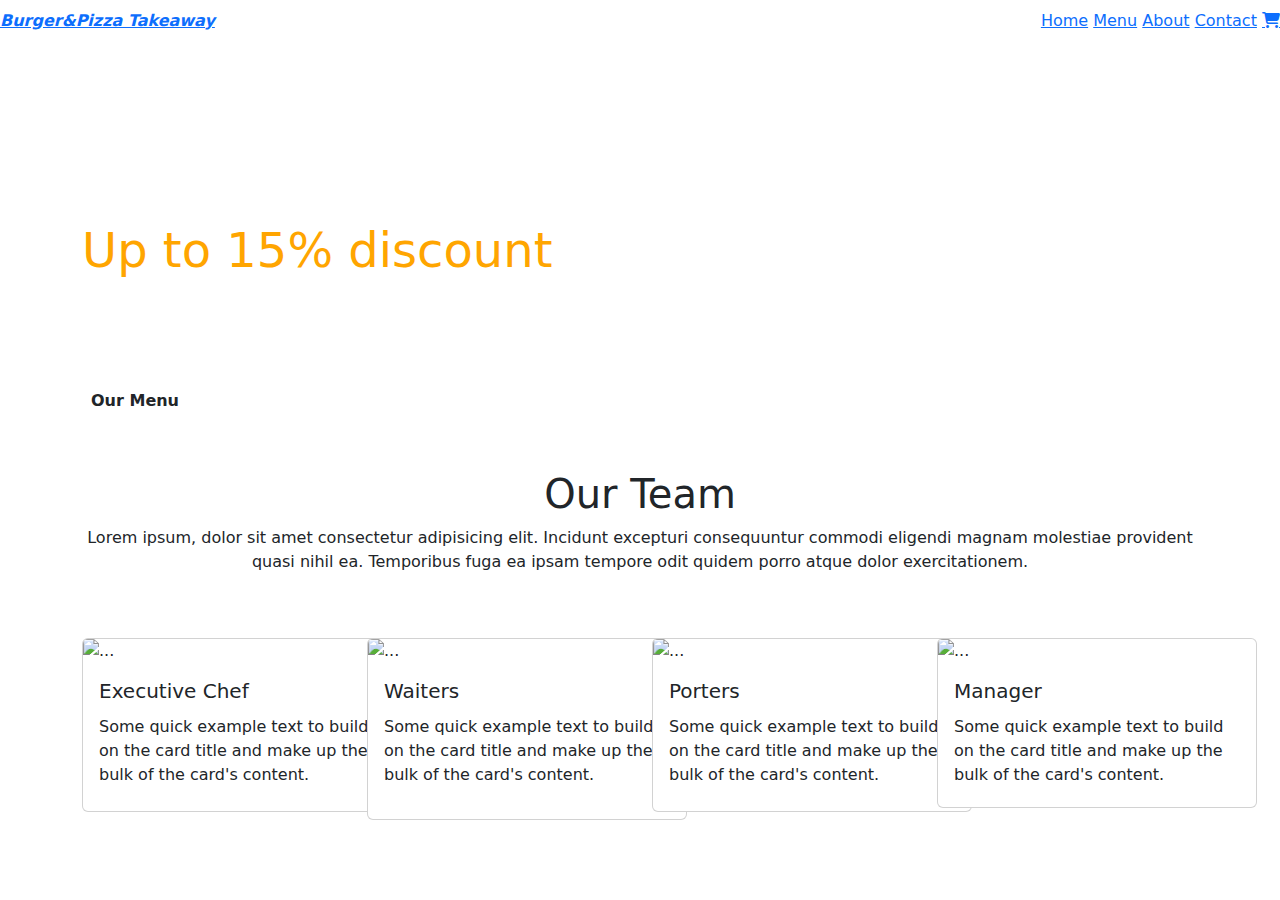
==== index.html @ a57891f9 "Add files via upload" ====
<!DOCTYPE html>
<html lang="en">
<head>
    <meta charset="UTF-8">
    <meta name="viewport" content="width=device-width, initial-scale=1.0">
    <title>Burger&Pizza Takeaway</title>
    <link rel="stylesheet" href="css/index.css">
    <link rel="stylesheet" href="https://cdnjs.cloudflare.com/ajax/libs/font-awesome/6.4.2/css/all.min.css">
    <link href="https://cdn.jsdelivr.net/npm/bootstrap@5.3.3/dist/css/bootstrap.min.css" rel="stylesheet" integrity="sha384-QWTKZyjpPEjISv5WaRU9OFeRpok6YctnYmDr5pNlyT2bRjXh0JMhjY6hW+ALEwIH" crossorigin="anonymous">
    <script src="https://ajax.googleapis.com/ajax/libs/jquery/3.7.1/jquery.min.js"></script>
    <script src="https://maxcdn.bootstrapcdn.com/bootstrap/3.4.1/js/bootstrap.min.js"></script>
</head>
<body>
    <header>
        <nav class="navbar">
            <div class="logo fw-bold fst-italic">
                <a href="index.html">Burger&Pizza Takeaway</a>
            </div>
            <div class="nav-links">
                <a href="index.html">Home</a>
                <a href="menu.html">Menu</a>
                <a href="about.html">About</a>
                <a href="contact.html">Contact</a>
                <a class="pt-1 fas fa-shopping-cart" href="cart.html"></a>
            </div>
        </nav>
    </header>
        <div class="back">
            <div class="container">
                <div class="head-text">
                    <h1 class="text-white display-2 fw-bold">For the love of delicious food</h1>
                    <p class="display-5" style="color: orange;">Up to 15% discount</p>
                    <h2 class="text-white display-3">Order Now</h2>
                    <a class="btn p-2 fw-bold" href="menu.html">Our Menu</a>
                 </div>
            </div>
        </div>

    <main> 
        <div class="container pt-5" id="team"> 
            <h1 class="text-center">Our Team</h1>
            <p class="text-center">Lorem ipsum, dolor sit amet consectetur adipisicing elit. Incidunt excepturi consequuntur commodi eligendi magnam molestiae provident quasi nihil ea. Temporibus fuga ea ipsam tempore odit quidem porro atque dolor exercitationem.</p>
            <div class="row pt-5">
                <div class="col-md-3">
                    <div class="card pb-2" style="width: 20rem;">
                        <img src="image/chef-1.jpg" class="card-img-top" alt="...">
                        <div class="card-body">
                            <h5 class="card-title">Executive Chef</h5>    
                            <p class="pt-1 card-text">Some quick example text to build on the card title and make up the bulk of the card's content.</p>
                        </div>
                    </div>
                </div>    

                <div class="col-md-3">
                    <div class="card" style="width: 20rem;">
                        <img src="image/waiters.jpg" class="card-img-top" alt="...">
                        <div class="card-body">
                            <h5 class="card-title">Waiters</h5>
                            <p class="pt-1 card-text pb-3">Some quick example text to build on the card title and make up the bulk of the card's content.</p>
                        </div>
                    </div>
                </div>

                <div class="col-md-3">
                    <div class="card" style="width: 20rem;">
                        <img src="image/porters.jpg" class="card-img-top" alt="...">
                        <div class="card-body">
                            <h5 class="card-title">Porters</h5>
                            <p class=" pt-1 card-text pb-2">Some quick example text to build on the card title and make up the bulk of the card's content.</p>
                        </div>
                    </div>
                </div>

                <div class="col-md-3">
                    <div class="card" style="width: 20rem;">
                        <img src="image/manager-2.jpg" class="card-img-top" alt="...">
                        <div class="card-body">
                            <h5 class="card-title">Manager</h5>
                            <p class="pt-1 card-text pb-1">Some quick example text to build on the card title and make up the bulk of the card's content.</p>
                        </div>
                    </div>
                </div>
            </div>          
        </div>    

    </main>
</body>
</html>
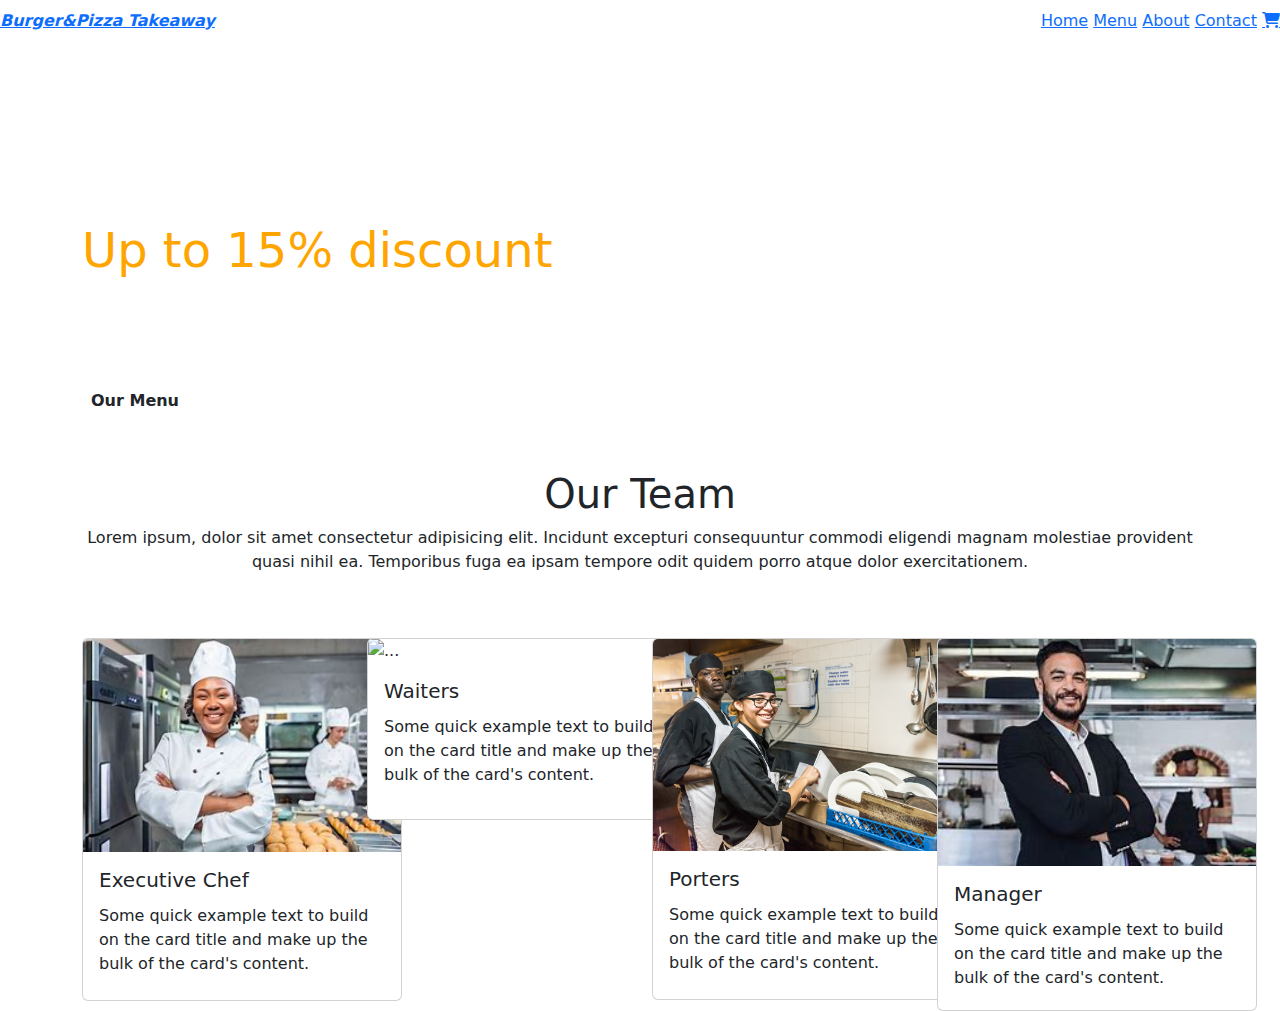
==== commit cacdcd5f: "index.html" ====
--- a/index.html
+++ b/index.html
@@ -43,7 +43,7 @@
             <div class="row pt-5">
                 <div class="col-md-3">
                     <div class="card pb-2" style="width: 20rem;">
-                        <img src="image/chef-1.jpg" class="card-img-top" alt="...">
+                        <img src="chef-1.jpg" class="card-img-top" alt="...">
                         <div class="card-body">
                             <h5 class="card-title">Executive Chef</h5>    
                             <p class="pt-1 card-text">Some quick example text to build on the card title and make up the bulk of the card's content.</p>
@@ -63,7 +63,7 @@
 
                 <div class="col-md-3">
                     <div class="card" style="width: 20rem;">
-                        <img src="image/porters.jpg" class="card-img-top" alt="...">
+                        <img src="porters.jpg" class="card-img-top" alt="...">
                         <div class="card-body">
                             <h5 class="card-title">Porters</h5>
                             <p class=" pt-1 card-text pb-2">Some quick example text to build on the card title and make up the bulk of the card's content.</p>
@@ -73,7 +73,7 @@
 
                 <div class="col-md-3">
                     <div class="card" style="width: 20rem;">
-                        <img src="image/manager-2.jpg" class="card-img-top" alt="...">
+                        <img src="manager-2.jpg" class="card-img-top" alt="...">
                         <div class="card-body">
                             <h5 class="card-title">Manager</h5>
                             <p class="pt-1 card-text pb-1">Some quick example text to build on the card title and make up the bulk of the card's content.</p>
@@ -85,4 +85,4 @@
 
     </main>
 </body>
-</html>+</html>
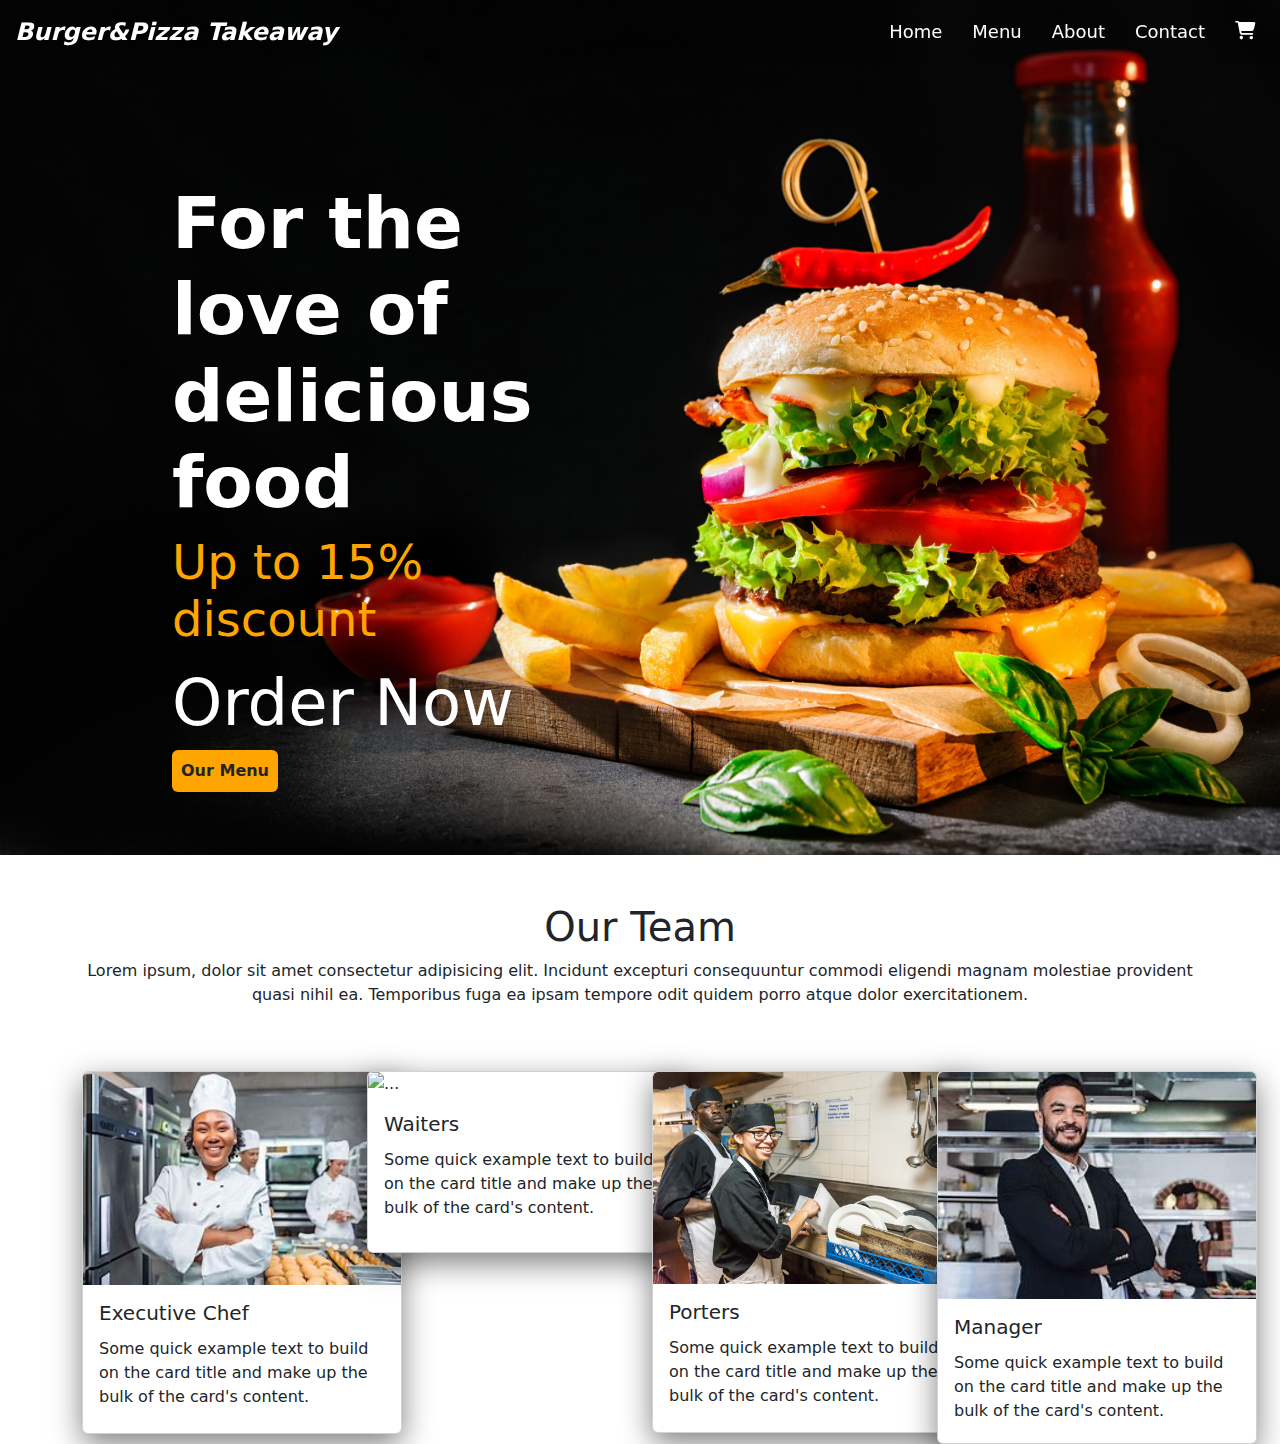
==== commit 702b2d64: "index.html" ====
--- a/index.html
+++ b/index.html
@@ -4,7 +4,7 @@
     <meta charset="UTF-8">
     <meta name="viewport" content="width=device-width, initial-scale=1.0">
     <title>Burger&Pizza Takeaway</title>
-    <link rel="stylesheet" href="css/index.css">
+    <link rel="stylesheet" href="index.css">
     <link rel="stylesheet" href="https://cdnjs.cloudflare.com/ajax/libs/font-awesome/6.4.2/css/all.min.css">
     <link href="https://cdn.jsdelivr.net/npm/bootstrap@5.3.3/dist/css/bootstrap.min.css" rel="stylesheet" integrity="sha384-QWTKZyjpPEjISv5WaRU9OFeRpok6YctnYmDr5pNlyT2bRjXh0JMhjY6hW+ALEwIH" crossorigin="anonymous">
     <script src="https://ajax.googleapis.com/ajax/libs/jquery/3.7.1/jquery.min.js"></script>
--- a/index.css
+++ b/index.css
@@ -0,0 +1,98 @@
+.back {
+    background-image: url('background.jpg');
+    background-size: cover;
+    background-position: center;
+    width: 100%; /* Half of the viewport width */
+    height: 95vh; /* Half of the viewport height */
+}
+
+header{
+    position: fixed;
+    width:100%;
+}
+
+.head-text{
+    padding: 20vh;
+    padding-right: 70vh;
+    padding-left: 10vh;
+    padding-bottom: 30vh;
+}
+.head-text a{
+    background-color: orange;
+}
+
+
+
+.navbar {
+    position: fixed;
+    top: 0;
+    left: 0;
+    width: 100%;
+    display: flex;
+    justify-content: space-between;
+    align-items: center;
+    padding: 15px 30px;
+    background: rgba(0, 0, 0, 0.09); /* Transparent Black */
+    backdrop-filter: blur(0.2px); /* Smooth Blur Effect */
+    color: white;
+    z-index: 1000;
+}
+
+.navbar a {
+    color: white;
+    text-decoration: none;
+    margin: 0 15px;
+    font-size: 18px;
+    transition: 0.3s;   
+}
+
+.navbar a:hover {
+    color: rgb(201, 6, 6);
+}
+
+.logo {
+    font-size: 24px;
+    font-weight: bold;
+}
+.logo a{
+    font-size: 24px;
+}
+.logo a:hover{
+    color: black;
+}
+
+.nav-links {
+    padding: 10px;
+    display: flex;
+}
+.card{
+    transition: transform 0.8s ease, opacity 0.8s ease;
+    box-shadow: 0px 10px 30px rgba(0, 0, 0, 0.5);
+    overflow: hidden; 
+    /* padding: 30px; */
+    
+}
+
+.card:hover{
+    padding: 10px;
+    box-shadow: 0px 0px 30px 10px rgba(92, 91, 91, 0.8);
+    animation-duration: 0.8s;
+}
+
+  
+
+/* Responsive Design */
+@media (max-width: 768px) {
+    .navbar {
+        flex-direction: column;
+        text-align: center;
+    }
+
+    .nav-links {
+        margin-top: 10px;
+    }
+    .head-text{
+        padding: 15vh;
+        padding-right: 10vh;
+    }
+}
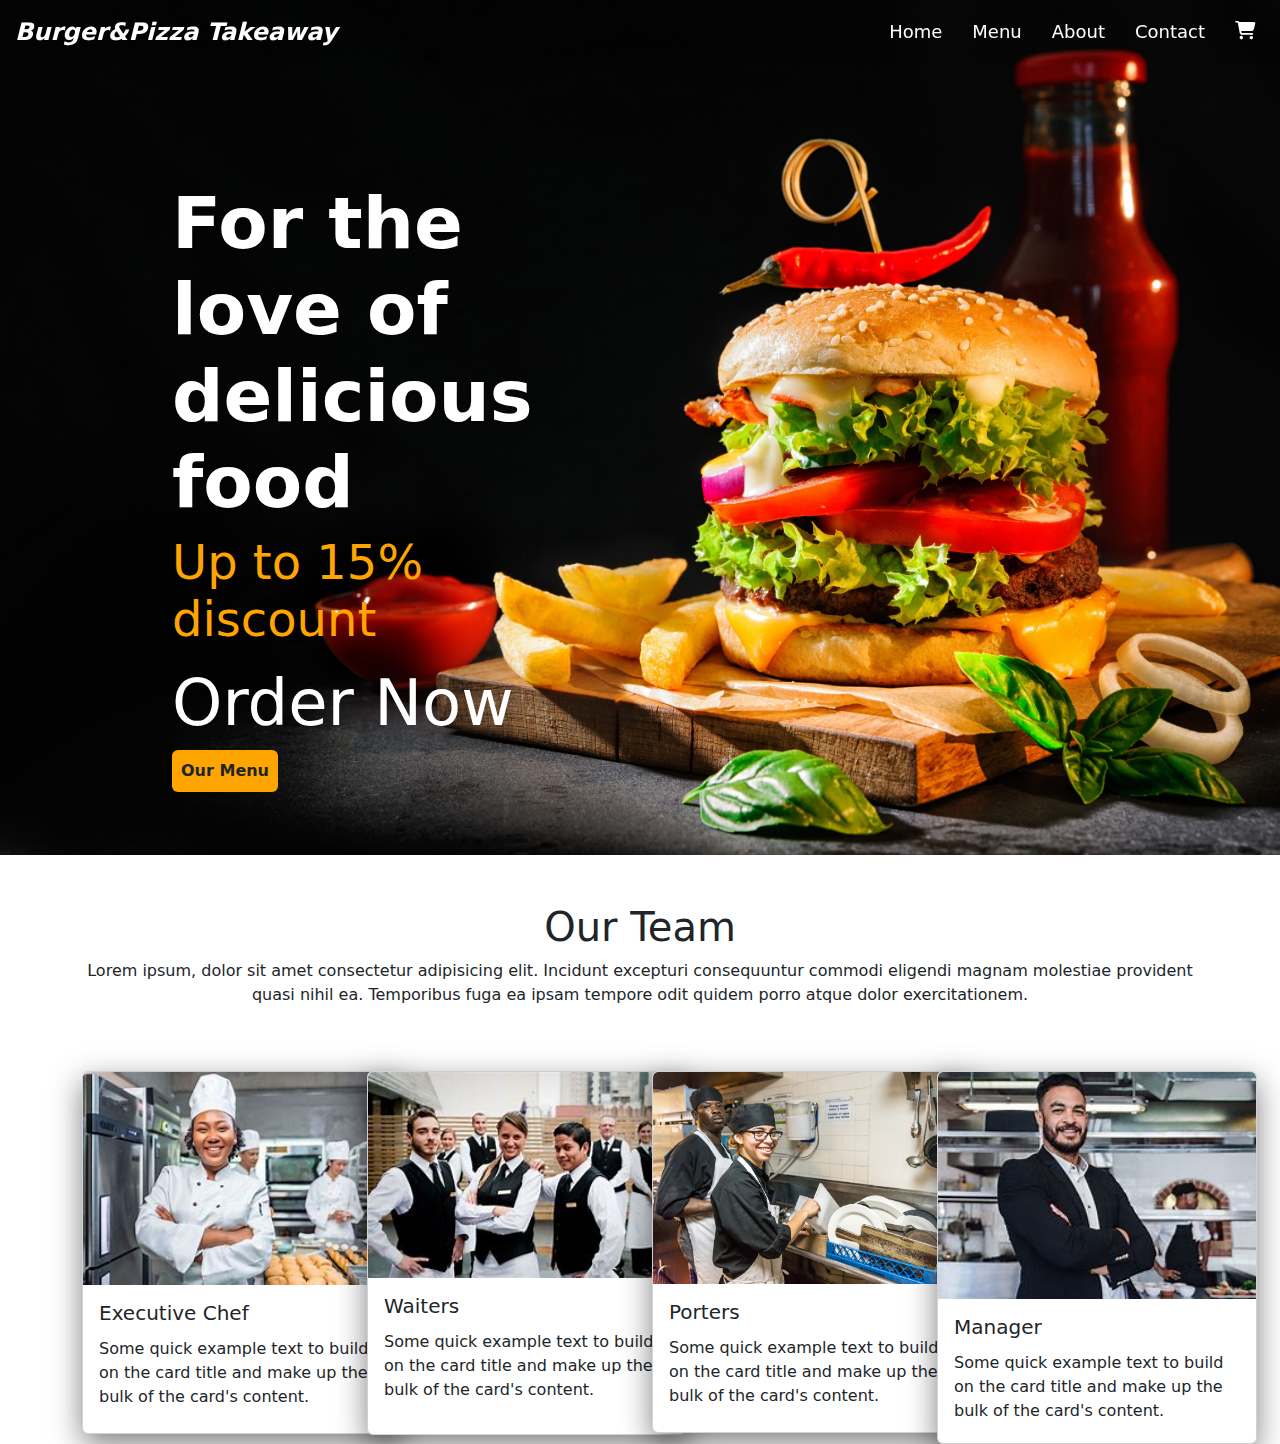
==== commit 983c6ba7: "index.html" ====
--- a/index.html
+++ b/index.html
@@ -53,7 +53,7 @@
 
                 <div class="col-md-3">
                     <div class="card" style="width: 20rem;">
-                        <img src="image/waiters.jpg" class="card-img-top" alt="...">
+                        <img src="waiters.jpg" class="card-img-top" alt="...">
                         <div class="card-body">
                             <h5 class="card-title">Waiters</h5>
                             <p class="pt-1 card-text pb-3">Some quick example text to build on the card title and make up the bulk of the card's content.</p>
